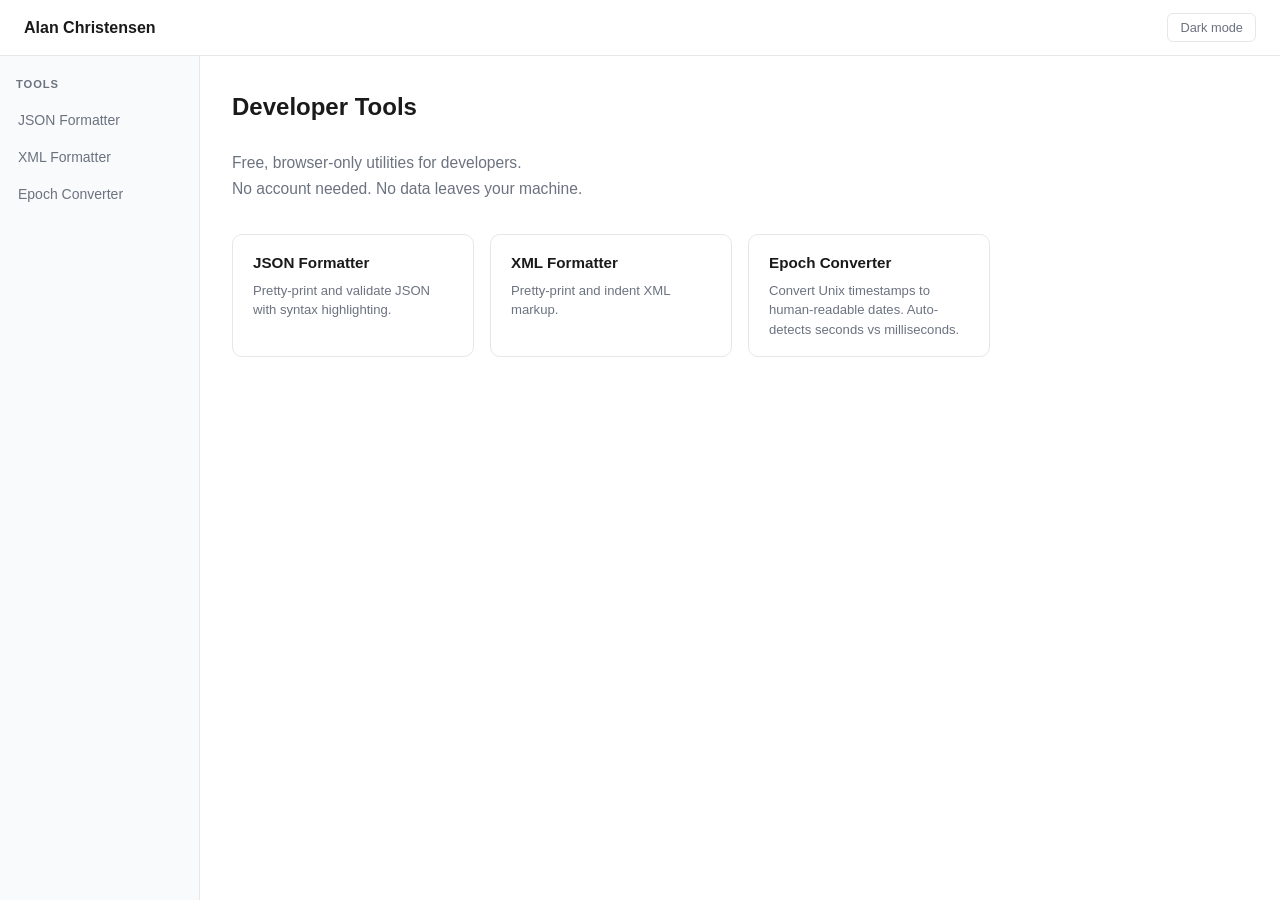
==== index.html @ f117099f "Build tools.alanchristensen.dev — initial site Plain HTML/CSS/JS tools site. Three launch tools: JSO" ====
<!DOCTYPE html>
<html lang="en">
<head>
  <meta charset="UTF-8">
  <meta name="viewport" content="width=device-width, initial-scale=1">
  <meta name="description" content="Free, browser-only developer tools by Alan Christensen. No data leaves your machine.">
  <title>Developer Tools — Alan Christensen</title>
  <link rel="stylesheet" href="style.css">
  <script src="nav.js"></script>
  <script src="tools-nav.js"></script>
</head>
<body>
  <div id="tools-shell">
    <main id="tools-main">
      <div class="tool-header">
        <h1>Developer Tools</h1>
      </div>
      <p class="tools-landing-intro">
        Free, browser-only utilities for developers.<br>
        No account needed. No data leaves your machine.
      </p>
      <div class="tool-cards-grid">
        <a href="json-formatter.html" class="tool-card-item">
          <h3>JSON Formatter</h3>
          <p>Pretty-print and validate JSON with syntax highlighting.</p>
        </a>
        <a href="xml-formatter.html" class="tool-card-item">
          <h3>XML Formatter</h3>
          <p>Pretty-print and indent XML markup.</p>
        </a>
        <a href="epoch-converter.html" class="tool-card-item">
          <h3>Epoch Converter</h3>
          <p>Convert Unix timestamps to human-readable dates. Auto-detects seconds vs milliseconds.</p>
        </a>
      </div>
    </main>
  </div>
</body>
</html>
---- style.css ----
*, *::before, *::after {
  box-sizing: border-box;
  margin: 0;
  padding: 0;
}

:root {
  --bg: #ffffff;
  --text: #1a1a1a;
  --text-muted: #6b7280;
  --accent: #3b82f6;
  --accent-hover: #2563eb;
  --border: #e5e7eb;
  --nav-bg: #f9fafb;
  --nav-width: 200px;
  --header-height: 56px;
}

[data-theme="dark"] {
  --bg: #0f1117;
  --text: #e2e8f0;
  --text-muted: #94a3b8;
  --accent: #60a5fa;
  --accent-hover: #93c5fd;
  --border: #1e293b;
  --nav-bg: #0a0d14;
}

body {
  font-family: -apple-system, BlinkMacSystemFont, "Segoe UI", Roboto, Helvetica, Arial, sans-serif;
  background: var(--bg);
  color: var(--text);
  line-height: 1.6;
  transition: background 0.15s, color 0.15s;
}

/* Site header */
#site-header {
  position: sticky;
  top: 0;
  z-index: 100;
  display: flex;
  align-items: center;
  justify-content: space-between;
  padding: 0 1.5rem;
  height: var(--header-height);
  background: var(--bg);
  border-bottom: 1px solid var(--border);
  transition: background 0.15s, border-color 0.15s;
}

.site-name {
  font-weight: 600;
  font-size: 1rem;
  color: var(--text);
  text-decoration: none;
  transition: color 0.15s;
}

.site-name:hover {
  color: var(--accent);
}

#dark-toggle {
  background: none;
  border: 1px solid var(--border);
  border-radius: 6px;
  cursor: pointer;
  padding: 0.35rem 0.75rem;
  font-size: 0.8rem;
  color: var(--text-muted);
  transition: border-color 0.15s, color 0.15s;
}

#dark-toggle:hover {
  border-color: var(--accent);
  color: var(--accent);
}

/* Homepage */
.home-wrap {
  max-width: 720px;
  margin: 0 auto;
  padding: 6rem 1.5rem 4rem;
}

.home-wrap h1 {
  font-size: 2.75rem;
  font-weight: 700;
  letter-spacing: -0.025em;
  line-height: 1.15;
  margin-bottom: 0.75rem;
}

.home-tagline {
  font-size: 1.125rem;
  color: var(--text-muted);
  margin-bottom: 2rem;
}

.home-links {
  display: flex;
  gap: 1.25rem;
  margin-bottom: 3rem;
}

.home-links a {
  display: inline-flex;
  align-items: center;
  gap: 0.4rem;
  color: var(--text-muted);
  text-decoration: none;
  font-size: 0.9rem;
  transition: color 0.15s;
}

.home-links a:hover {
  color: var(--accent);
}

.home-links svg {
  width: 18px;
  height: 18px;
  flex-shrink: 0;
}

.tools-card {
  display: inline-flex;
  align-items: center;
  gap: 0.625rem;
  padding: 1rem 1.5rem;
  border: 1px solid var(--border);
  border-radius: 10px;
  text-decoration: none;
  color: var(--text);
  font-size: 0.975rem;
  font-weight: 500;
  transition: border-color 0.15s, box-shadow 0.15s;
}

.tools-card:hover {
  border-color: var(--accent);
  box-shadow: 0 0 0 3px color-mix(in srgb, var(--accent) 12%, transparent);
}

.tools-card-arrow {
  color: var(--text-muted);
}

/* Tools shell */
#tools-shell {
  display: flex;
  min-height: calc(100vh - var(--header-height));
}

/* Side nav */
#tools-sidenav {
  width: var(--nav-width);
  flex-shrink: 0;
  background: var(--nav-bg);
  border-right: 1px solid var(--border);
  padding: 1.25rem 0;
  position: sticky;
  top: var(--header-height);
  height: calc(100vh - var(--header-height));
  overflow-y: auto;
  transition: background 0.15s, border-color 0.15s;
}

.sidenav-label {
  font-size: 0.7rem;
  font-weight: 600;
  letter-spacing: 0.08em;
  text-transform: uppercase;
  color: var(--text-muted);
  padding: 0 1rem 0.5rem;
}

#tools-sidenav a {
  display: block;
  padding: 0.45rem 1rem;
  font-size: 0.875rem;
  color: var(--text-muted);
  text-decoration: none;
  border-left: 2px solid transparent;
  transition: color 0.15s, background 0.15s, border-color 0.15s;
}

#tools-sidenav a:hover {
  color: var(--text);
  background: color-mix(in srgb, var(--text) 5%, transparent);
}

#tools-sidenav a.active {
  color: var(--accent);
  border-left-color: var(--accent);
  background: color-mix(in srgb, var(--accent) 8%, transparent);
  font-weight: 500;
}

/* Mobile nav */
#tools-mobile-nav {
  display: none;
  padding: 0.75rem 1rem;
  border-bottom: 1px solid var(--border);
}

#tools-mobile-nav select {
  width: 100%;
  padding: 0.5rem 0.75rem;
  border: 1px solid var(--border);
  border-radius: 6px;
  background: var(--bg);
  color: var(--text);
  font-size: 0.875rem;
  cursor: pointer;
}

/* Main content */
#tools-main {
  flex: 1;
  min-width: 0;
  padding: 2rem;
}

/* Tool header */
.tool-header {
  margin-bottom: 1.5rem;
}

.tool-header h1 {
  font-size: 1.5rem;
  font-weight: 600;
  margin-bottom: 0.25rem;
}

.tool-header p {
  color: var(--text-muted);
  font-size: 0.9rem;
}

/* Tool IO */
.tool-actions {
  display: flex;
  align-items: center;
  gap: 0.75rem;
  margin-bottom: 1rem;
  flex-wrap: wrap;
}

.tool-io {
  display: grid;
  grid-template-columns: 1fr 1fr;
  gap: 1rem;
  margin-bottom: 1rem;
}

.tool-io-panel {
  display: flex;
  flex-direction: column;
  gap: 0.4rem;
  min-width: 0;
}

.panel-label-row {
  display: flex;
  justify-content: space-between;
  align-items: center;
}

.panel-label-row label,
.tool-io-panel > label {
  font-size: 0.72rem;
  font-weight: 600;
  letter-spacing: 0.07em;
  text-transform: uppercase;
  color: var(--text-muted);
}

.tool-io-panel textarea,
pre.tool-output {
  font-family: "JetBrains Mono", "Fira Code", "Cascadia Code", ui-monospace, "Courier New", monospace;
  font-size: 0.8rem;
  padding: 0.75rem;
  border: 1px solid var(--border);
  border-radius: 8px;
  color: var(--text);
  line-height: 1.6;
  min-height: 340px;
  transition: border-color 0.15s;
}

.tool-io-panel textarea {
  width: 100%;
  resize: vertical;
  background: var(--bg);
}

.tool-io-panel textarea:focus {
  outline: none;
  border-color: var(--accent);
}

pre.tool-output {
  background: var(--nav-bg);
  overflow: auto;
  white-space: pre;
  margin: 0;
}

/* Buttons */
.btn-primary {
  padding: 0.5rem 1.25rem;
  background: var(--accent);
  color: #fff;
  border: none;
  border-radius: 6px;
  font-size: 0.875rem;
  font-weight: 500;
  cursor: pointer;
  transition: background 0.15s;
}

.btn-primary:hover {
  background: var(--accent-hover);
}

.btn-secondary {
  padding: 0.4rem 0.875rem;
  background: none;
  color: var(--text-muted);
  border: 1px solid var(--border);
  border-radius: 6px;
  font-size: 0.8rem;
  cursor: pointer;
  transition: border-color 0.15s, color 0.15s;
}

.btn-secondary:hover {
  border-color: var(--accent);
  color: var(--accent);
}

/* Error */
.tool-error {
  padding: 0.6rem 0.875rem;
  background: color-mix(in srgb, #ef4444 8%, transparent);
  border: 1px solid color-mix(in srgb, #ef4444 25%, transparent);
  border-radius: 6px;
  color: #ef4444;
  font-size: 0.85rem;
  display: none;
  margin-bottom: 1rem;
}

/* JSON syntax highlighting */
.json-key  { color: #2563eb; }
.json-str  { color: #16a34a; }
.json-num  { color: #d97706; }
.json-bool { color: #7c3aed; }
.json-null { color: var(--text-muted); }

[data-theme="dark"] .json-key  { color: #60a5fa; }
[data-theme="dark"] .json-str  { color: #4ade80; }
[data-theme="dark"] .json-num  { color: #fbbf24; }
[data-theme="dark"] .json-bool { color: #c084fc; }

/* Tools landing */
.tools-landing-intro {
  margin-bottom: 2rem;
  color: var(--text-muted);
  font-size: 0.975rem;
  line-height: 1.65;
}

.tool-cards-grid {
  display: grid;
  grid-template-columns: repeat(auto-fill, minmax(210px, 1fr));
  gap: 1rem;
}

.tool-card-item {
  display: block;
  padding: 1rem 1.25rem;
  border: 1px solid var(--border);
  border-radius: 10px;
  text-decoration: none;
  color: var(--text);
  transition: border-color 0.15s, box-shadow 0.15s;
}

.tool-card-item:hover {
  border-color: var(--accent);
  box-shadow: 0 0 0 3px color-mix(in srgb, var(--accent) 10%, transparent);
}

.tool-card-item h3 {
  font-size: 0.95rem;
  font-weight: 600;
  margin-bottom: 0.35rem;
}

.tool-card-item p {
  font-size: 0.82rem;
  color: var(--text-muted);
  line-height: 1.5;
}

/* Epoch converter */
.epoch-input-row {
  display: flex;
  gap: 0.75rem;
  margin-bottom: 0.5rem;
  max-width: 500px;
}

.epoch-text-input {
  flex: 1;
  padding: 0.5rem 0.875rem;
  border: 1px solid var(--border);
  border-radius: 6px;
  background: var(--bg);
  color: var(--text);
  font-size: 1rem;
  font-family: ui-monospace, monospace;
  transition: border-color 0.15s;
}

.epoch-text-input:focus {
  outline: none;
  border-color: var(--accent);
}

.epoch-hint {
  font-size: 0.8rem;
  color: var(--text-muted);
  margin-bottom: 1.5rem;
}

.epoch-result-box {
  padding: 1.25rem 1.5rem;
  border: 1px solid var(--border);
  border-radius: 8px;
  background: var(--nav-bg);
  max-width: 560px;
  margin-bottom: 2rem;
}

.epoch-result-grid {
  display: grid;
  grid-template-columns: 130px 1fr;
  gap: 0.65rem 1rem;
  font-size: 0.9rem;
}

.epoch-label {
  color: var(--text-muted);
  font-weight: 500;
}

.epoch-value {
  font-family: ui-monospace, monospace;
  word-break: break-all;
}

.epoch-current {
  font-size: 0.875rem;
  color: var(--text-muted);
}

.epoch-current strong {
  font-weight: 500;
  color: var(--text);
  font-family: ui-monospace, monospace;
}

/* Responsive */
@media (max-width: 767px) {
  #tools-sidenav {
    display: none;
  }

  #tools-mobile-nav {
    display: block;
  }

  .tool-io {
    grid-template-columns: 1fr;
  }

  #tools-main {
    padding: 1.25rem;
  }

  .home-wrap {
    padding: 4rem 1.25rem 3rem;
  }

  .home-wrap h1 {
    font-size: 2.25rem;
  }
}
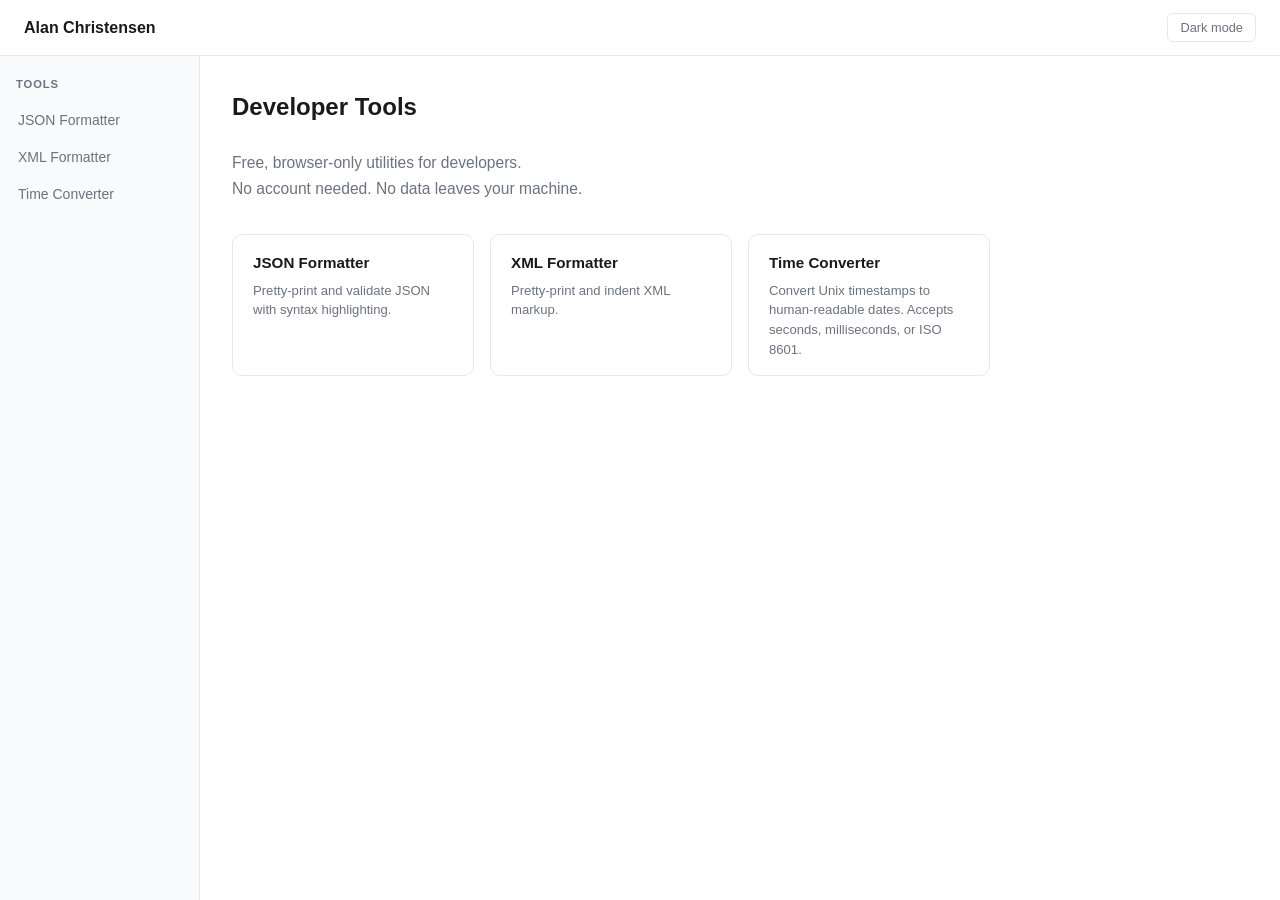
==== commit 2bf80acf: "Rename Epoch Converter to Time Converter, add ISO 8601 input support Co-Authored-By: Claude Sonnet 4" ====
--- a/index.html
+++ b/index.html
@@ -29,8 +29,8 @@
           <p>Pretty-print and indent XML markup.</p>
         </a>
         <a href="epoch-converter.html" class="tool-card-item">
-          <h3>Epoch Converter</h3>
-          <p>Convert Unix timestamps to human-readable dates. Auto-detects seconds vs milliseconds.</p>
+          <h3>Time Converter</h3>
+          <p>Convert Unix timestamps to human-readable dates. Accepts seconds, milliseconds, or ISO 8601.</p>
         </a>
       </div>
     </main>
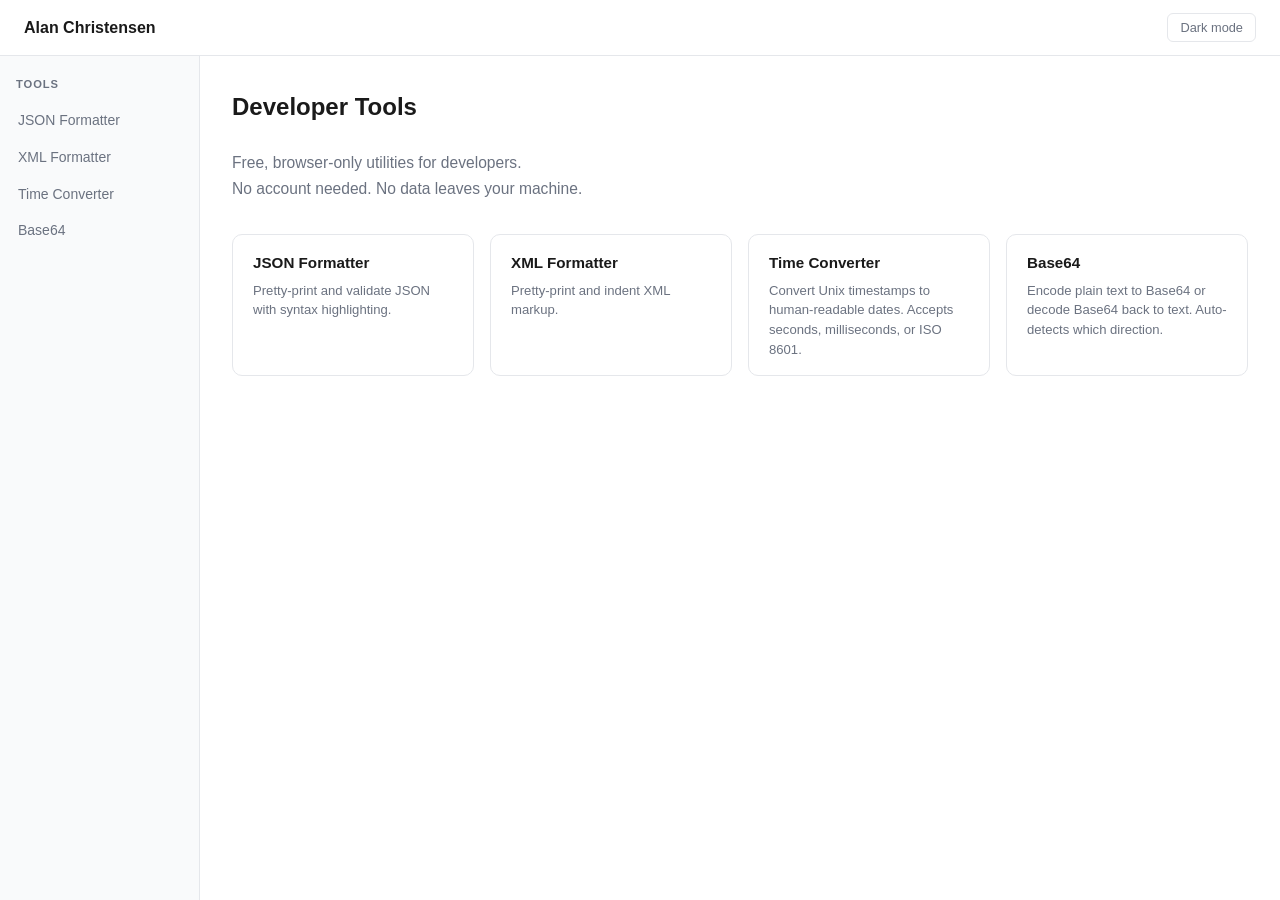
==== commit c98d6fbd: "Add Base64 encoder/decoder tool Auto-detects whether to encode or decode based on input content.  Co" ====
--- a/index.html
+++ b/index.html
@@ -5,9 +5,9 @@
   <meta name="viewport" content="width=device-width, initial-scale=1">
   <meta name="description" content="Free, browser-only developer tools by Alan Christensen. No data leaves your machine.">
   <title>Developer Tools — Alan Christensen</title>
-  <link rel="stylesheet" href="style.css">
-  <script src="nav.js"></script>
-  <script src="tools-nav.js"></script>
+  <link rel="stylesheet" href="style.css?v=2">
+  <script src="nav.js?v=2"></script>
+  <script src="tools-nav.js?v=2"></script>
 </head>
 <body>
   <div id="tools-shell">
@@ -32,6 +32,10 @@
           <h3>Time Converter</h3>
           <p>Convert Unix timestamps to human-readable dates. Accepts seconds, milliseconds, or ISO 8601.</p>
         </a>
+        <a href="base64.html" class="tool-card-item">
+          <h3>Base64</h3>
+          <p>Encode plain text to Base64 or decode Base64 back to text. Auto-detects which direction.</p>
+        </a>
       </div>
     </main>
   </div>
--- a/style.css
+++ b/style.css
@@ -49,6 +49,12 @@
   transition: background 0.15s, border-color 0.15s;
 }
 
+.header-actions {
+  display: flex;
+  align-items: center;
+  gap: 0.5rem;
+}
+
 .site-name {
   font-weight: 600;
   font-size: 1rem;
@@ -75,6 +81,73 @@
 #dark-toggle:hover {
   border-color: var(--accent);
   color: var(--accent);
+}
+
+#nav-hamburger {
+  display: none;
+  background: none;
+  border: 1px solid var(--border);
+  border-radius: 6px;
+  cursor: pointer;
+  padding: 0.35rem 0.6rem;
+  font-size: 1rem;
+  line-height: 1;
+  color: var(--text-muted);
+  transition: border-color 0.15s, color 0.15s;
+}
+
+#nav-hamburger:hover {
+  border-color: var(--accent);
+  color: var(--accent);
+}
+
+#nav-mobile-menu {
+  display: none;
+  position: absolute;
+  top: 100%;
+  right: 1rem;
+  min-width: 160px;
+  background: var(--bg);
+  border: 1px solid var(--border);
+  border-radius: 8px;
+  box-shadow: 0 4px 16px rgba(0,0,0,0.12);
+  padding: 0.375rem 0;
+  z-index: 200;
+}
+
+#nav-mobile-menu.open {
+  display: block;
+}
+
+.nav-menu-item {
+  display: block;
+  width: 100%;
+  padding: 0.5rem 1rem;
+  font-size: 0.875rem;
+  color: var(--text-muted);
+  text-decoration: none;
+  text-align: left;
+  background: none;
+  border: none;
+  cursor: pointer;
+  transition: background 0.1s, color 0.1s;
+  box-sizing: border-box;
+}
+
+.nav-menu-item:hover {
+  background: color-mix(in srgb, var(--text) 5%, transparent);
+  color: var(--text);
+}
+
+.nav-menu-item.active {
+  color: var(--accent);
+  font-weight: 500;
+}
+
+.nav-menu-divider {
+  height: 1px;
+  background: var(--border);
+  margin: 0.375rem 0;
 }
 
 /* Homepage */
@@ -198,23 +271,6 @@
   font-weight: 500;
 }
 
-/* Mobile nav */
-#tools-mobile-nav {
-  display: none;
-  padding: 0.75rem 1rem;
-  border-bottom: 1px solid var(--border);
-}
-
-#tools-mobile-nav select {
-  width: 100%;
-  padding: 0.5rem 0.75rem;
-  border: 1px solid var(--border);
-  border-radius: 6px;
-  background: var(--bg);
-  color: var(--text);
-  font-size: 0.875rem;
-  cursor: pointer;
-}
 
 /* Main content */
 #tools-main {
@@ -476,14 +532,18 @@
 
 /* Responsive */
 @media (max-width: 767px) {
+  #dark-toggle {
+    display: none;
+  }
+
+  #nav-hamburger {
+    display: block;
+  }
+
   #tools-sidenav {
     display: none;
   }
 
-  #tools-mobile-nav {
-    display: block;
-  }
-
   .tool-io {
     grid-template-columns: 1fr;
   }
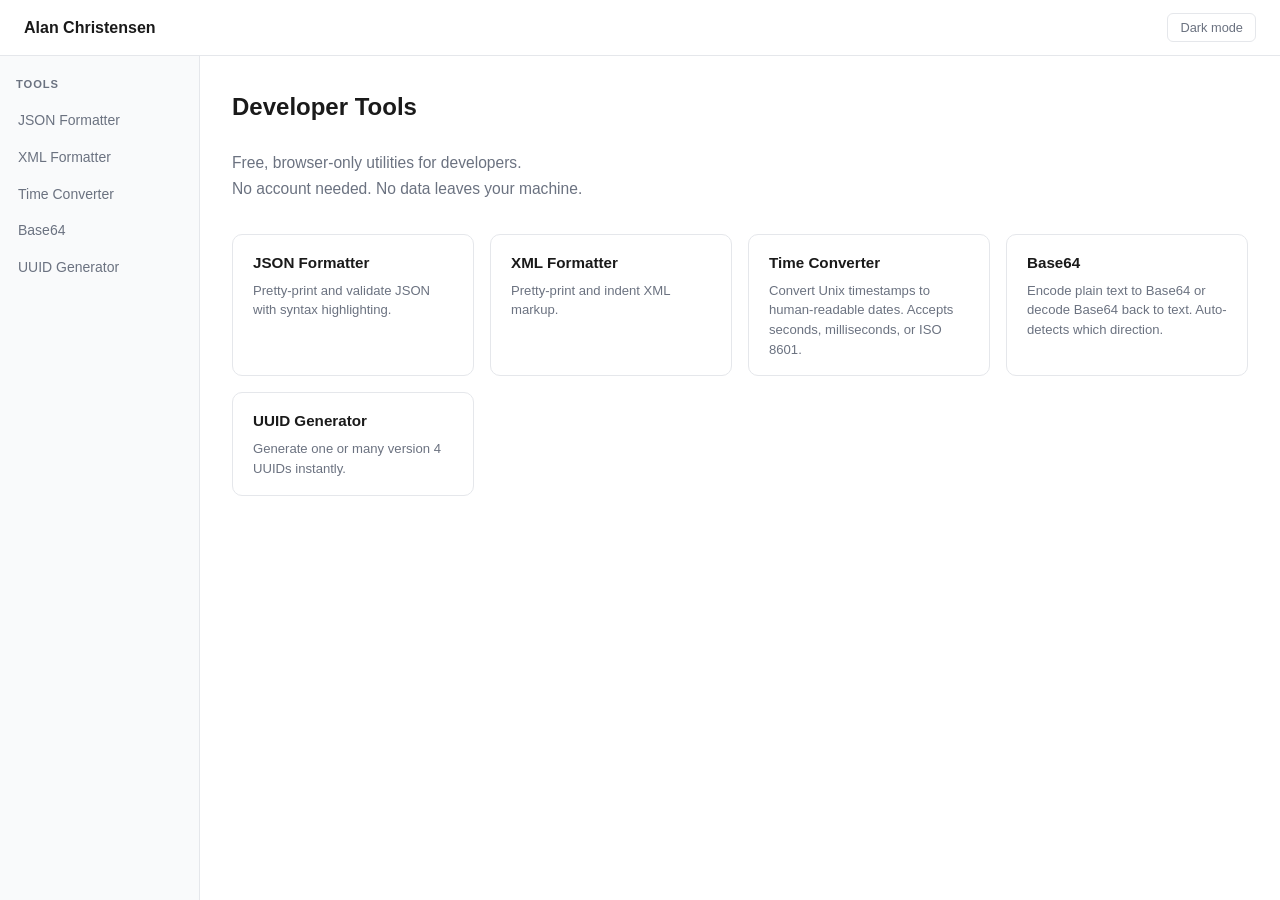
==== commit 4dc57d20: "Add UUID v4 generator tool Generates one or many UUIDs with per-item and copy-all buttons.  Co-Autho" ====
--- a/index.html
+++ b/index.html
@@ -36,6 +36,10 @@
           <h3>Base64</h3>
           <p>Encode plain text to Base64 or decode Base64 back to text. Auto-detects which direction.</p>
         </a>
+        <a href="uuid-generator.html" class="tool-card-item">
+          <h3>UUID Generator</h3>
+          <p>Generate one or many version 4 UUIDs instantly.</p>
+        </a>
       </div>
     </main>
   </div>
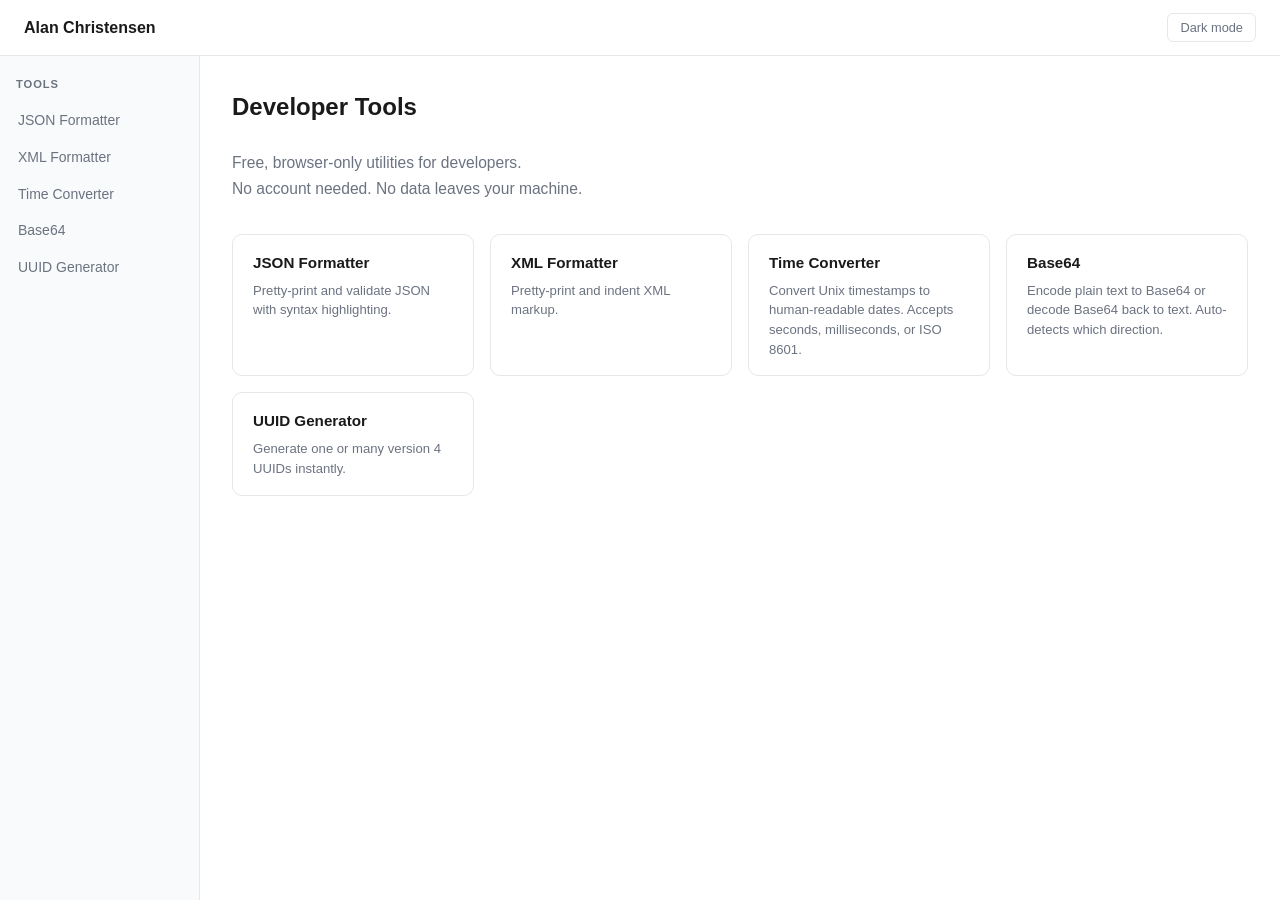
==== commit 25c2aeb5: "Bump shared asset cache-busting to v=3 Forces browsers to re-fetch tools-nav.js so all five tools ap" ====
--- a/index.html
+++ b/index.html
@@ -5,9 +5,9 @@
   <meta name="viewport" content="width=device-width, initial-scale=1">
   <meta name="description" content="Free, browser-only developer tools by Alan Christensen. No data leaves your machine.">
   <title>Developer Tools — Alan Christensen</title>
-  <link rel="stylesheet" href="style.css?v=2">
-  <script src="nav.js?v=2"></script>
-  <script src="tools-nav.js?v=2"></script>
+  <link rel="stylesheet" href="style.css?v=3">
+  <script src="nav.js?v=3"></script>
+  <script src="tools-nav.js?v=3"></script>
 </head>
 <body>
   <div id="tools-shell">
